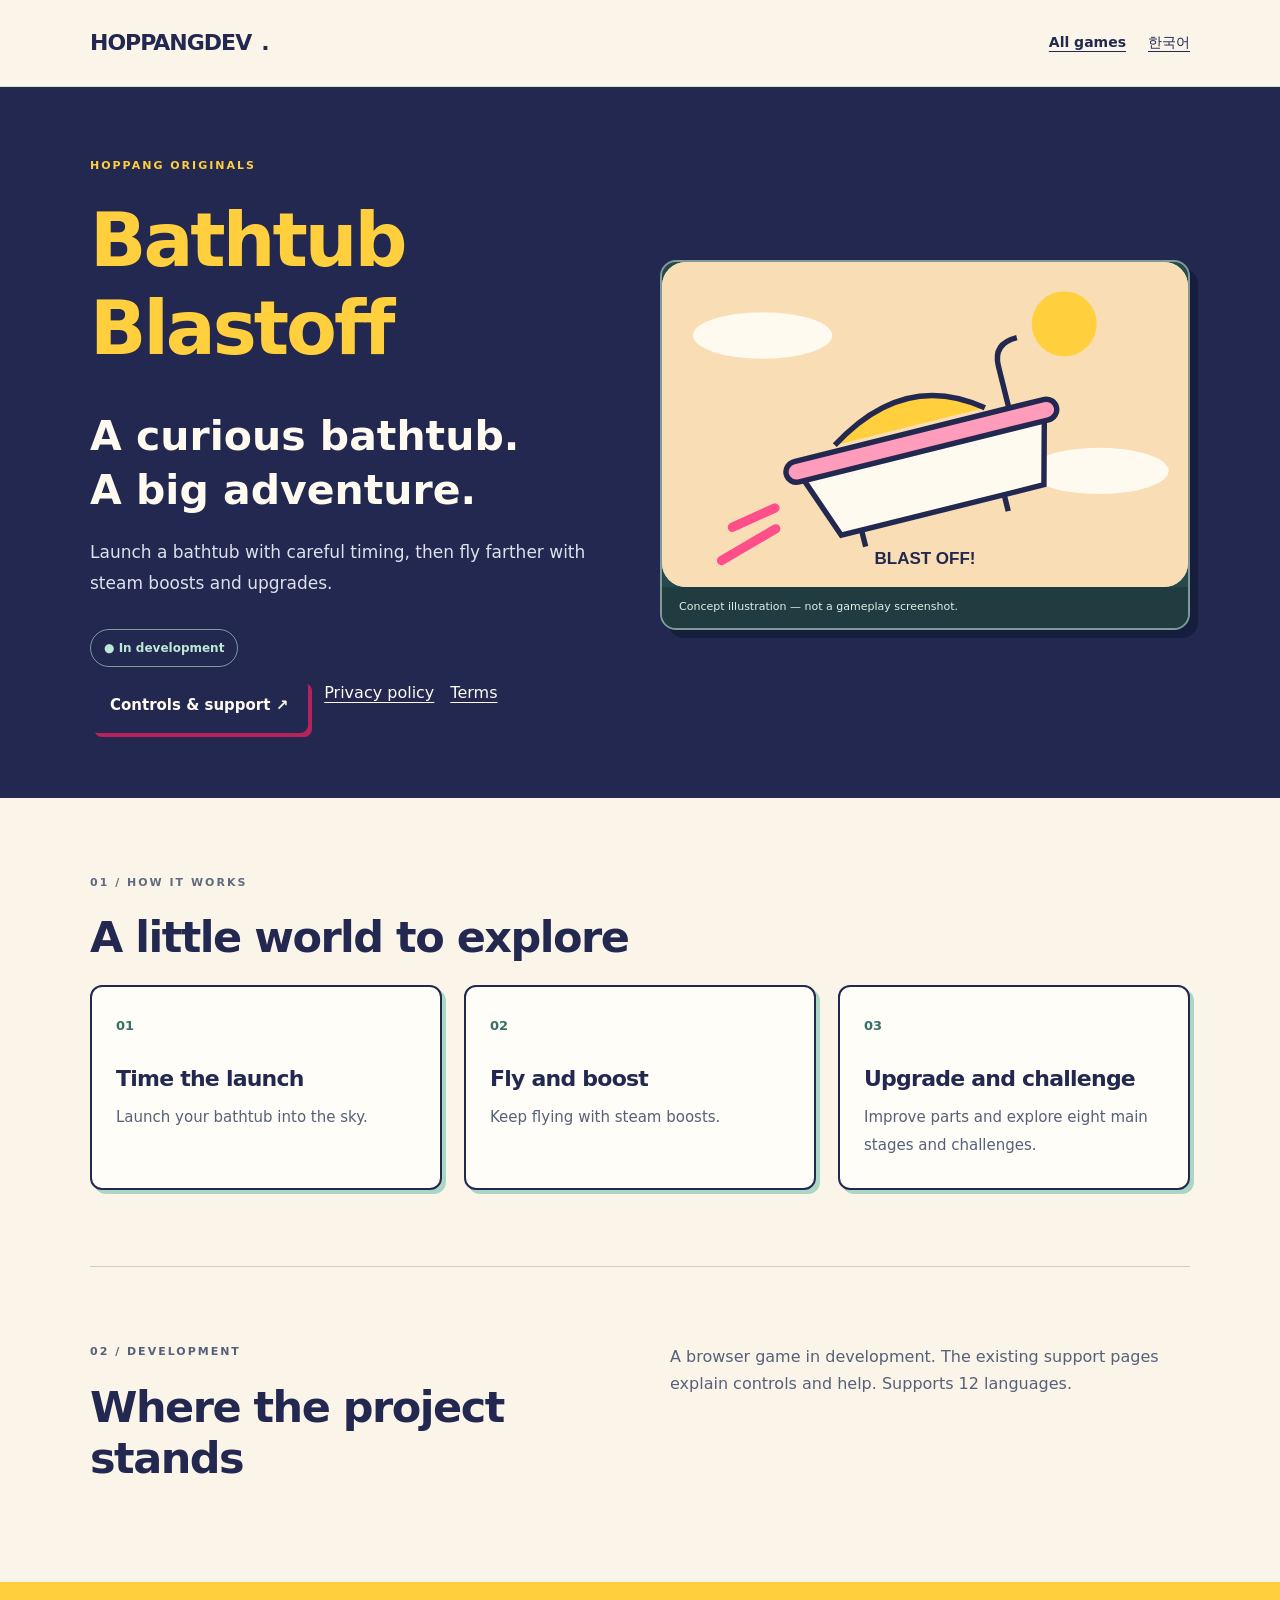
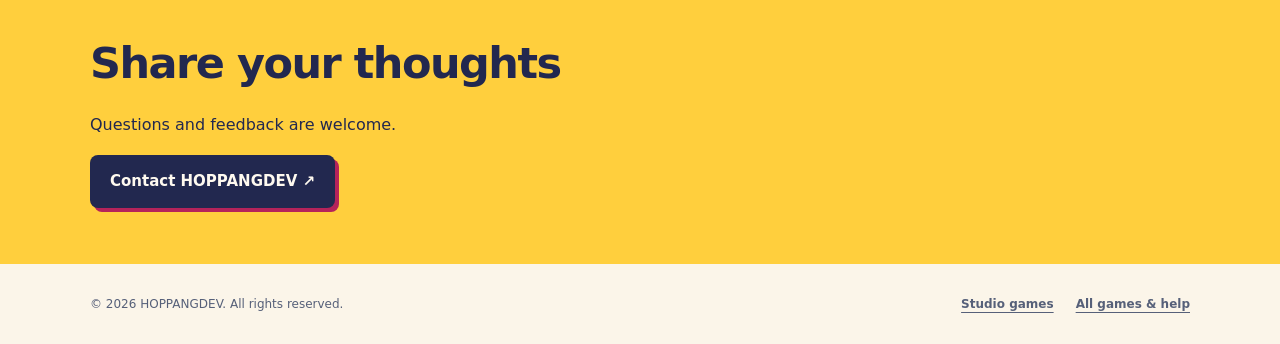
==== bathtub-blastoff.html @ 96b980cb "Add shared bilingual game introductions" ====
<!doctype html><html lang="en"><head><meta charset="utf-8"><meta name="viewport" content="width=device-width,initial-scale=1"><title>Bathtub Blastoff — HOPPANGDEV</title><meta name="description" content="Launch a bathtub with careful timing, then fly farther with steam boosts and upgrades."><link rel="canonical" href="https://hoppangdev.github.io/bathtub-blastoff.html"><link rel="alternate" hreflang="ko" href="https://hoppangdev.github.io/bathtub-blastoff.ko.html"><link rel="icon" href="favicon.svg" type="image/svg+xml"><link rel="stylesheet" href="game-info.css"></head><body><a class="skip" href="#main">Skip to content</a><header class="top"><div class="wrap top-inner"><a class="brand" href="https://hoppangdev.shop/">HOPPANGDEV<span>.</span></a><nav aria-label="Main navigation"><a href="index.html">All games</a><a href="bathtub-blastoff.ko.html" lang="ko">한국어</a></nav></div></header><main id="main"><section class="hero"><div class="wrap hero-grid"><div class="hero-copy"><p class="eyebrow">HOPPANG ORIGINALS</p><h1>Bathtub Blastoff</h1><p class="hook">A curious bathtub.<br>A big adventure.</p><p class="lead">Launch a bathtub with careful timing, then fly farther with steam boosts and upgrades.</p><p class="badge">● In development</p><div class="game-links"><a class="button" href="support.html">Controls & support ↗</a><a href="privacy.html">Privacy policy</a><a href="terms.html">Terms</a></div></div><figure><svg class="game-art" viewBox="0 0 680 420" aria-hidden="true"><rect width="680" height="420" fill="#f9ddb5"/><circle cx="520" cy="80" r="42" fill="#ffcf3d"/><g fill="#fffaf0"><ellipse cx="130" cy="95" rx="90" ry="30"/><ellipse cx="565" cy="270" rx="90" ry="30"/></g><g transform="rotate(-14 340 250)" stroke="#22284f" stroke-width="7"><path d="M177 234h326l-23 90H210Z" fill="#fffaf0"/><rect x="160" y="217" width="360" height="27" rx="14" fill="#ff9cbc"/><path d="M237 324v22m190-22v22"/><path d="M460 216v-55q0-30 32-30" fill="none"/><path d="M230 209q110-72 200 0" fill="#ffcf3d"/></g><path d="m146 318-55 25m56 2-70 41" stroke="#ff4f8b" stroke-width="12" stroke-linecap="round"/><text x="340" y="390" text-anchor="middle" fill="#22284f" font-family="sans-serif" font-weight="bold" font-size="22">BLAST OFF!</text></svg><figcaption>Concept illustration — not a gameplay screenshot.</figcaption></figure></div></section><section class="wrap section"><p class="eyebrow">01 / HOW IT WORKS</p><h2>A little world to explore</h2><div class="steps"><article><span class="step-number">01</span><h3>Time the launch</h3><p>Launch your bathtub into the sky.</p></article><article><span class="step-number">02</span><h3>Fly and boost</h3><p>Keep flying with steam boosts.</p></article><article><span class="step-number">03</span><h3>Upgrade and challenge</h3><p>Improve parts and explore eight main stages and challenges.</p></article></div></section><section class="wrap status section"><div><p class="eyebrow">02 / DEVELOPMENT</p><h2>Where the project stands</h2></div><div><p>A browser game in development. The existing support pages explain controls and help. Supports 12 languages.</p></div></section><section class="contact"><div class="wrap"><h2>Share your thoughts</h2><p>Questions and feedback are welcome.</p><a class="button" href="mailto:contact@hoppangdev.shop">Contact HOPPANGDEV ↗</a></div></section></main><footer class="wrap footer"><p>© 2026 HOPPANGDEV. All rights reserved.</p><nav><a href="https://hoppangdev.shop/#games">Studio games</a><a href="index.html">All games & help</a></nav></footer></body></html>
---- game-info.css ----
:root{font-family:system-ui,-apple-system,'Segoe UI','Malgun Gothic',sans-serif;color:#22284f;background:#fbf5e9;font-synthesis:none;line-height:1.7;scroll-behavior:smooth}*{box-sizing:border-box}body{margin:0}a{color:inherit;text-underline-offset:4px}img,svg{display:block;max-width:100%}p{margin:0 0 1em}h1,h2,h3{line-height:1.2;letter-spacing:-.035em;margin:0 0 .5em}h2{font-size:clamp(28px,3.8vw,43px)}h3{font-size:22px}:lang(ko){word-break:keep-all;overflow-wrap:anywhere}:focus-visible{outline:3px solid #ad2356;outline-offset:5px;border-radius:4px}.wrap{width:min(1100px,calc(100% - 48px));margin-inline:auto}.skip{position:absolute;top:-100px;left:16px;z-index:10;background:#ffcf3d;padding:10px 16px}.skip:focus{top:8px}.top{border-bottom:1px solid #e4dccb}.top-inner{min-height:86px;display:flex;justify-content:space-between;align-items:center;gap:20px}.brand{display:flex;align-items:center;gap:10px;text-decoration:none;font-weight:900;font-size:22px;letter-spacing:-1px}.pink{color:#b5235a}.top nav,.footer nav{display:flex;gap:22px;align-items:center;font-size:14px;font-weight:700}.top nav a{padding-block:10px}.hero{background:#22284f;color:#fffaf0;padding:70px 0 65px}.hero :focus-visible{outline-color:#ffcf3d}.hero-grid{display:grid;grid-template-columns:1fr 1fr;gap:40px;align-items:center}.eyebrow{font-weight:800;font-size:11px;letter-spacing:2px;text-transform:uppercase;color:#616b80;margin-bottom:20px}.hero .eyebrow{color:#ffcf3d}.hero h1{font-size:clamp(44px,5.8vw,74px);color:#ffcf3d;letter-spacing:-3px}.hook{font-size:clamp(27px,3.4vw,41px);font-weight:800;line-height:1.3;margin:20px 0}.lead{color:#dce2ec;font-size:17px;line-height:1.85}.badge{display:inline-block;color:#bce8d7;font-size:12px;font-weight:750;border:1px solid #7c9d9c;border-radius:30px;padding:8px 13px;margin:12px 0}.note{font-size:13px;color:#d3d9e4;line-height:1.85;max-width:420px}.hero figure{margin:0;border:2px solid #809a96;border-radius:16px;overflow:hidden;background:#25494d;box-shadow:8px 8px 0 #171d3c}.who-art{width:100%;height:auto}.hero figcaption{padding:11px 17px;background:#203c40;color:#e1ede5;font-size:11px}.section{padding-block:76px}.intro{font-size:17px;color:#586078;max-width:710px;margin-bottom:32px}.steps{display:grid;grid-template-columns:repeat(3,1fr);gap:22px}.steps article{padding:28px 24px;background:#fffdf7;border:2px solid #22284f;border-radius:12px;box-shadow:4px 4px 0 #acd6c4}.step-number{display:block;font-size:13px;font-weight:800;color:#367267;margin-bottom:28px}.steps article p{color:#566079;font-size:15px;margin:0;line-height:1.9}.status{border-top:1px solid #d6cbb8;display:grid;grid-template-columns:1fr 1fr;gap:60px}.status p{font-size:16px;color:#566079}.status .eyebrow{font-size:11px}.status .updated{font-size:12px;font-weight:700;margin-top:24px}.contact{background:#ffcf3d;padding:56px 0}.contact p{font-size:16px}.button{display:inline-flex;gap:25px;align-items:center;padding:14px 20px;border-radius:8px;background:#22284f;color:#fffaf0;text-decoration:none;font-size:15px;font-weight:800;box-shadow:4px 4px 0 #b5235a}.button:hover{background:#36426c}.footer{padding-block:30px;display:flex;justify-content:space-between;gap:20px;font-size:12px;color:#566079}.footer p{margin:0}.footer nav{font-size:12px;flex-wrap:wrap}@media(max-width:800px){.hero-grid{grid-template-columns:1fr;gap:24px}.hero-copy{max-width:650px}.hero figure{width:min(610px,100%);margin-inline:auto}.hero{padding:48px 0}.steps{grid-template-columns:1fr}.steps article{padding:24px}.step-number{margin-bottom:12px}.status{grid-template-columns:1fr;gap:15px}.section{padding-block:50px}.footer{flex-direction:column}}@media(max-width:480px){.wrap{width:calc(100% - 32px)}.top-inner{min-height:78px;flex-wrap:wrap;gap:0;padding-block:12px}.brand{font-size:20px}.brand img{width:34px;height:34px}.top nav{gap:16px;font-size:12px}.hero h1{font-size:48px}.hero .lead{font-size:15px}.hero figcaption{font-size:10px}.status h2{font-size:30px}}@media(prefers-reduced-motion:reduce){:root{scroll-behavior:auto}}

.game-art{width:100%;border-radius:24px;background:#d8edcf}.game-links{display:flex;gap:16px;flex-wrap:wrap}.project-list{display:grid;grid-template-columns:repeat(3,minmax(0,1fr));gap:20px;margin:32px auto;max-width:1080px;padding:20px}.project-card{background:#fffaf0;border:2px solid #22284f;border-radius:20px;padding:24px;color:#22284f}.project-card h2{font-size:28px}.project-card a{color:#22284f;font-weight:bold}.project-card p{line-height:1.7}@media(max-width:760px){.project-list{grid-template-columns:1fr}}
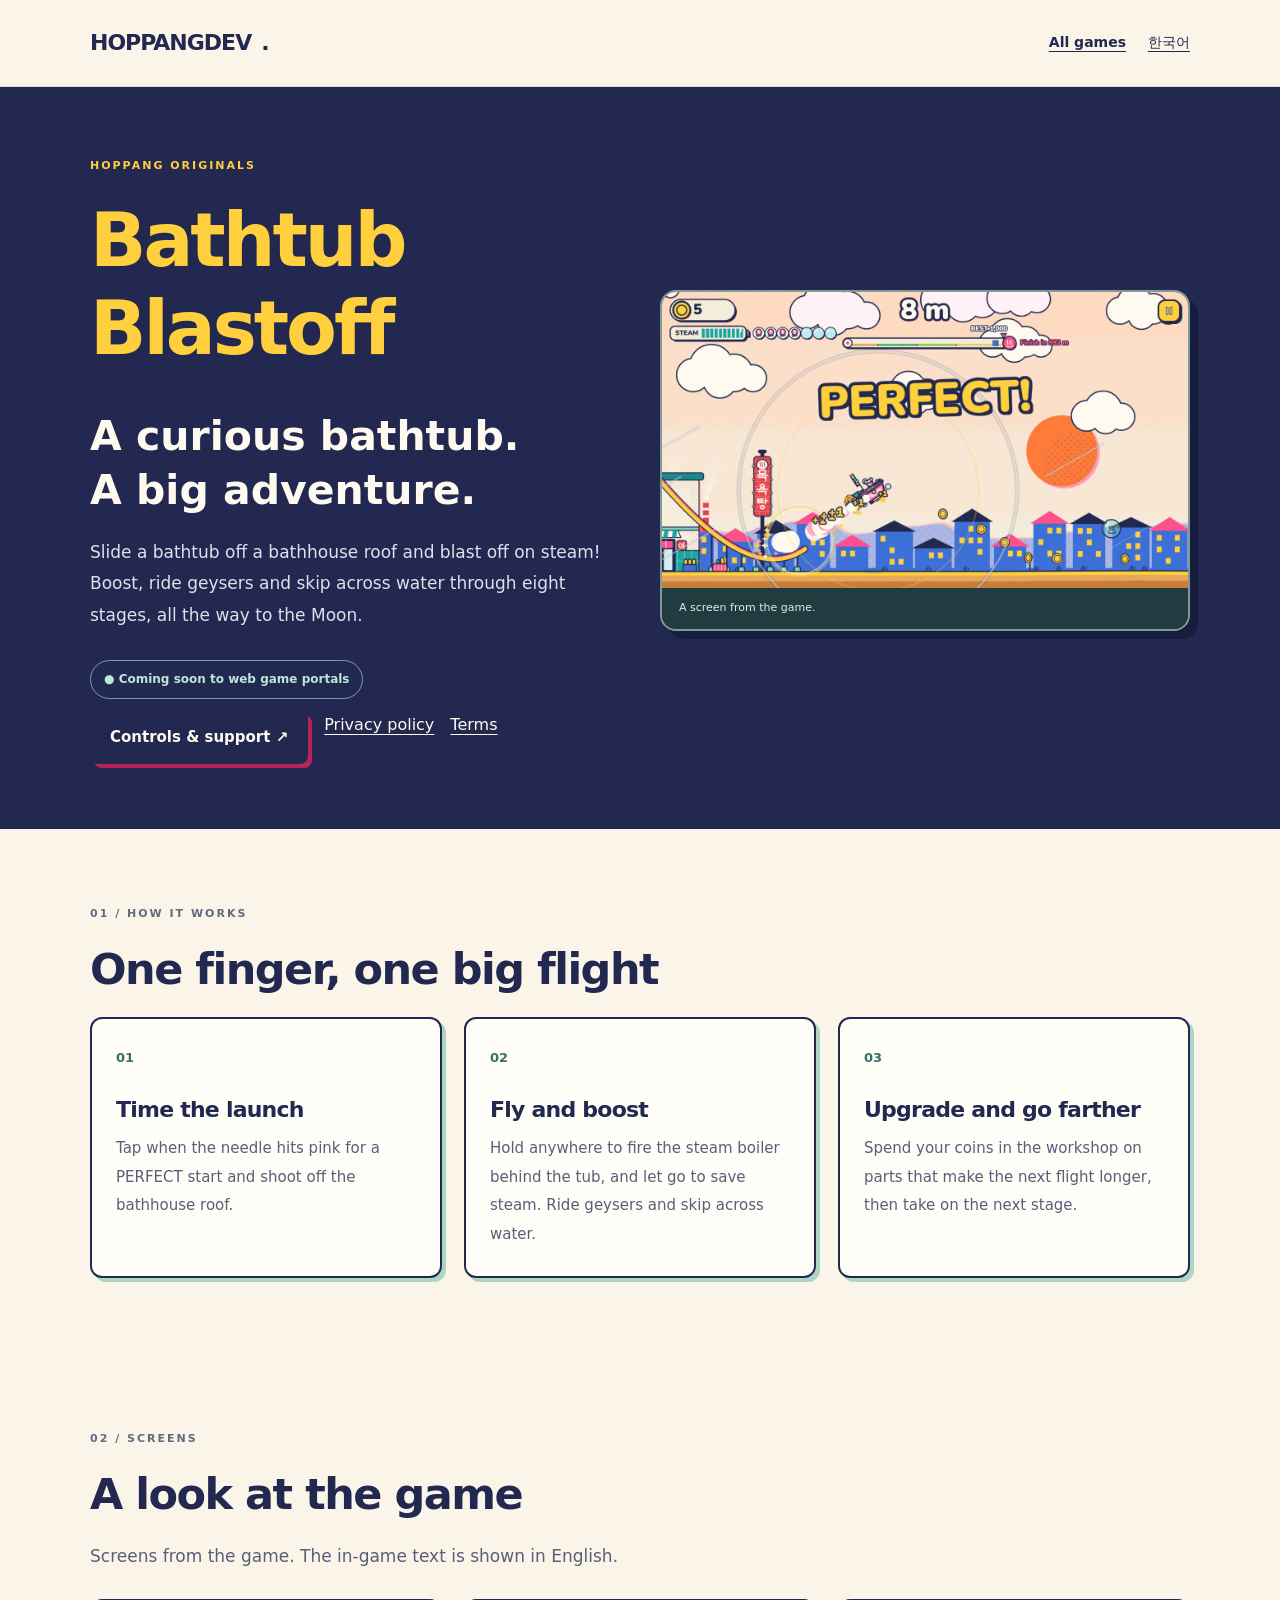
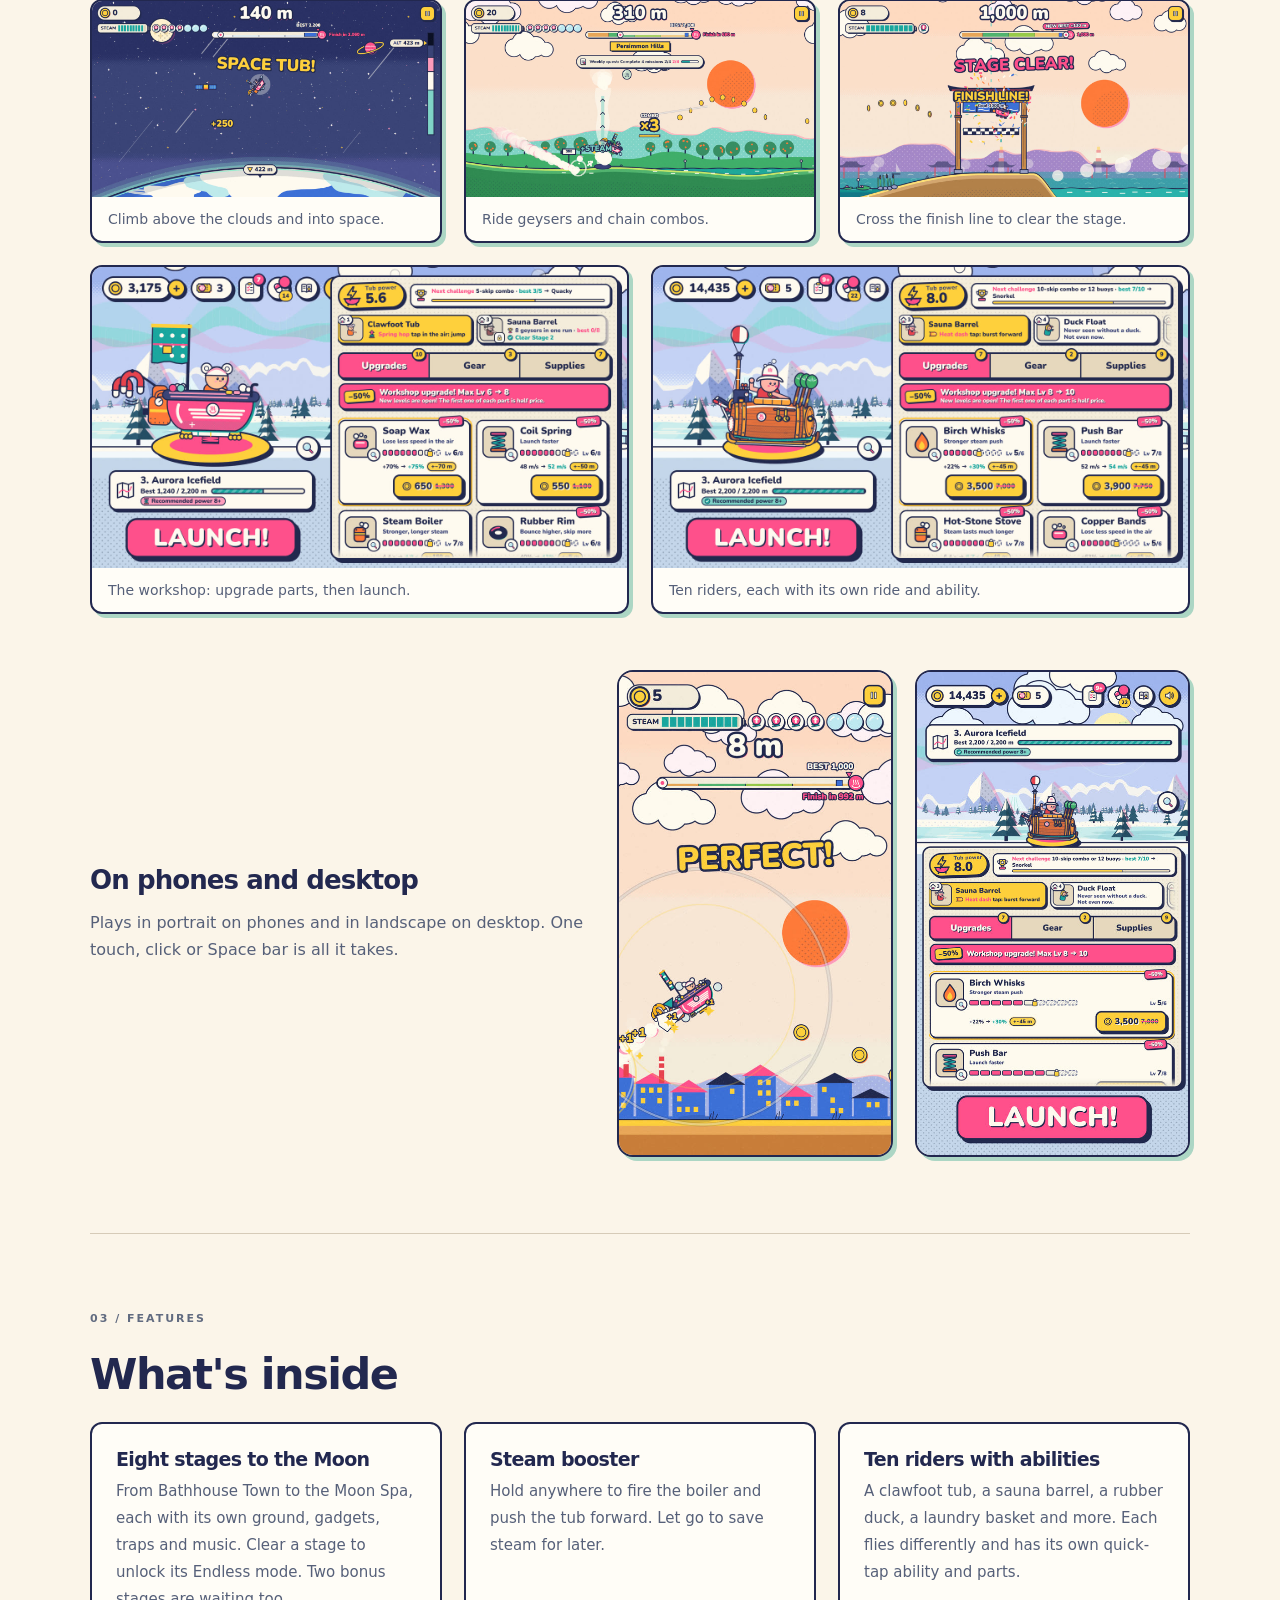
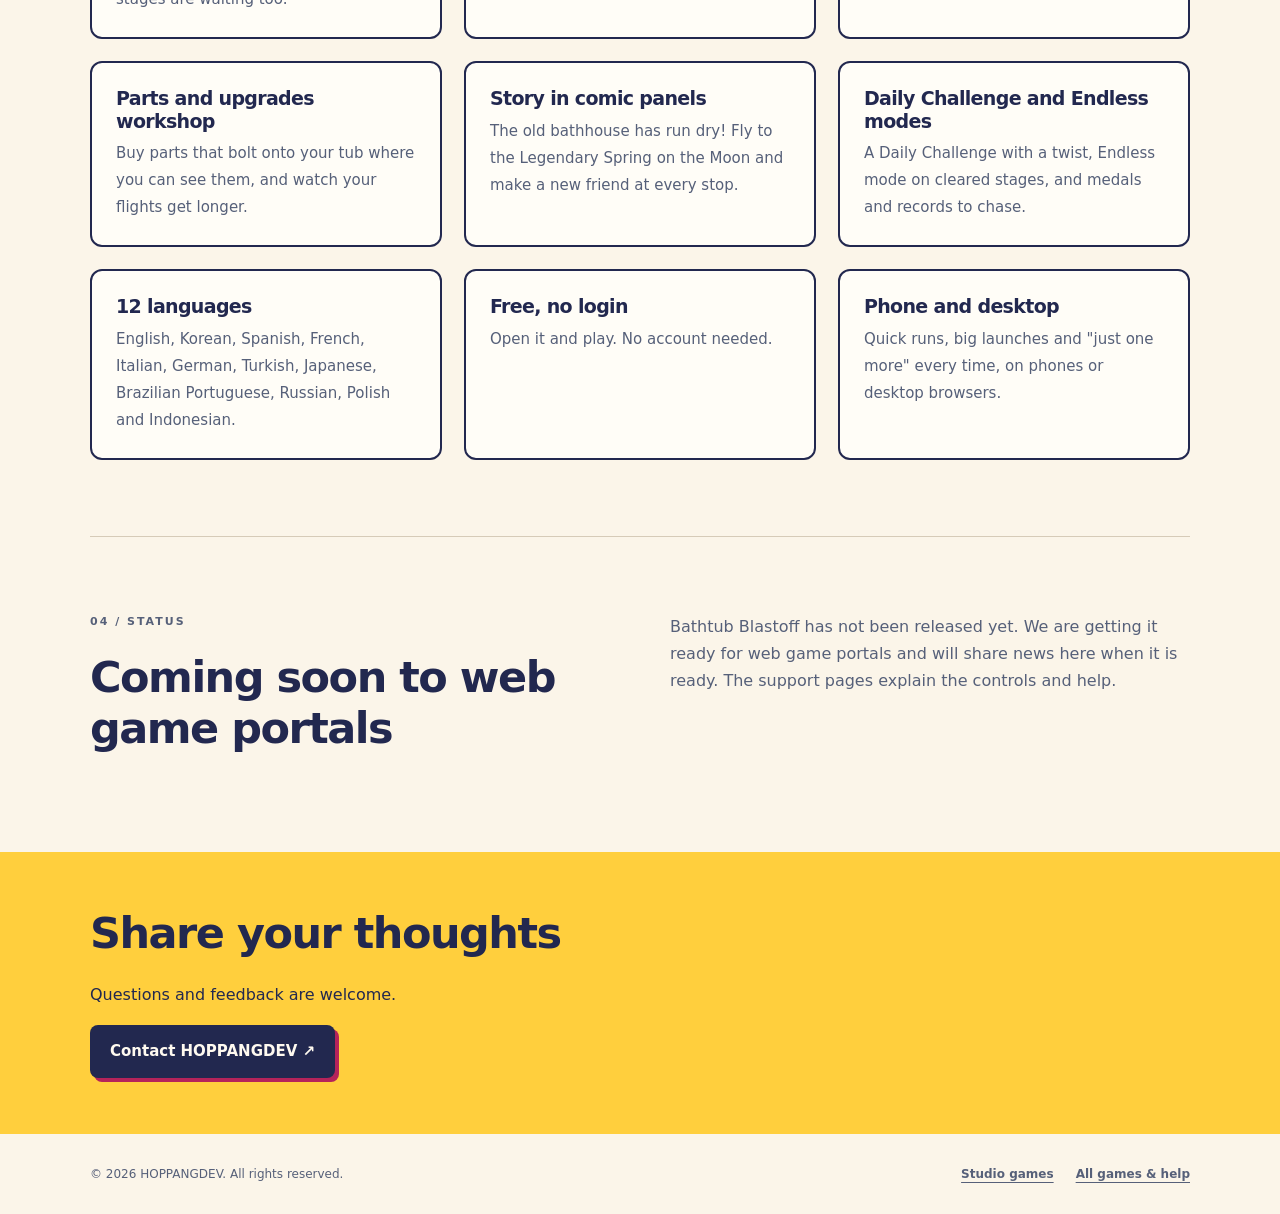
==== commit 0871fba0: "Bathtub Blastoff pages: real in-game screens (Korean screens on the Korean page), features, coming s" ====
--- a/bathtub-blastoff.html
+++ b/bathtub-blastoff.html
@@ -1 +1,73 @@
-<!doctype html><html lang="en"><head><meta charset="utf-8"><meta name="viewport" content="width=device-width,initial-scale=1"><title>Bathtub Blastoff — HOPPANGDEV</title><meta name="description" content="Launch a bathtub with careful timing, then fly farther with steam boosts and upgrades."><link rel="canonical" href="https://hoppangdev.github.io/bathtub-blastoff.html"><link rel="alternate" hreflang="ko" href="https://hoppangdev.github.io/bathtub-blastoff.ko.html"><link rel="icon" href="favicon.svg" type="image/svg+xml"><link rel="stylesheet" href="game-info.css"></head><body><a class="skip" href="#main">Skip to content</a><header class="top"><div class="wrap top-inner"><a class="brand" href="https://hoppangdev.shop/">HOPPANGDEV<span>.</span></a><nav aria-label="Main navigation"><a href="index.html">All games</a><a href="bathtub-blastoff.ko.html" lang="ko">한국어</a></nav></div></header><main id="main"><section class="hero"><div class="wrap hero-grid"><div class="hero-copy"><p class="eyebrow">HOPPANG ORIGINALS</p><h1>Bathtub Blastoff</h1><p class="hook">A curious bathtub.<br>A big adventure.</p><p class="lead">Launch a bathtub with careful timing, then fly farther with steam boosts and upgrades.</p><p class="badge">● In development</p><div class="game-links"><a class="button" href="support.html">Controls & support ↗</a><a href="privacy.html">Privacy policy</a><a href="terms.html">Terms</a></div></div><figure><svg class="game-art" viewBox="0 0 680 420" aria-hidden="true"><rect width="680" height="420" fill="#f9ddb5"/><circle cx="520" cy="80" r="42" fill="#ffcf3d"/><g fill="#fffaf0"><ellipse cx="130" cy="95" rx="90" ry="30"/><ellipse cx="565" cy="270" rx="90" ry="30"/></g><g transform="rotate(-14 340 250)" stroke="#22284f" stroke-width="7"><path d="M177 234h326l-23 90H210Z" fill="#fffaf0"/><rect x="160" y="217" width="360" height="27" rx="14" fill="#ff9cbc"/><path d="M237 324v22m190-22v22"/><path d="M460 216v-55q0-30 32-30" fill="none"/><path d="M230 209q110-72 200 0" fill="#ffcf3d"/></g><path d="m146 318-55 25m56 2-70 41" stroke="#ff4f8b" stroke-width="12" stroke-linecap="round"/><text x="340" y="390" text-anchor="middle" fill="#22284f" font-family="sans-serif" font-weight="bold" font-size="22">BLAST OFF!</text></svg><figcaption>Concept illustration — not a gameplay screenshot.</figcaption></figure></div></section><section class="wrap section"><p class="eyebrow">01 / HOW IT WORKS</p><h2>A little world to explore</h2><div class="steps"><article><span class="step-number">01</span><h3>Time the launch</h3><p>Launch your bathtub into the sky.</p></article><article><span class="step-number">02</span><h3>Fly and boost</h3><p>Keep flying with steam boosts.</p></article><article><span class="step-number">03</span><h3>Upgrade and challenge</h3><p>Improve parts and explore eight main stages and challenges.</p></article></div></section><section class="wrap status section"><div><p class="eyebrow">02 / DEVELOPMENT</p><h2>Where the project stands</h2></div><div><p>A browser game in development. The existing support pages explain controls and help. Supports 12 languages.</p></div></section><section class="contact"><div class="wrap"><h2>Share your thoughts</h2><p>Questions and feedback are welcome.</p><a class="button" href="mailto:contact@hoppangdev.shop">Contact HOPPANGDEV ↗</a></div></section></main><footer class="wrap footer"><p>© 2026 HOPPANGDEV. All rights reserved.</p><nav><a href="https://hoppangdev.shop/#games">Studio games</a><a href="index.html">All games & help</a></nav></footer></body></html>+<!doctype html>
+<html lang="en">
+<head>
+<meta charset="utf-8">
+<meta name="viewport" content="width=device-width,initial-scale=1">
+<title>Bathtub Blastoff — HOPPANGDEV</title>
+<meta name="description" content="Launch a bathtub off a bathhouse roof, boost it with steam and fly through eight stages all the way to the Moon. Coming soon to web game portals.">
+<link rel="canonical" href="https://hoppangdev.github.io/bathtub-blastoff.html">
+<link rel="alternate" hreflang="ko" href="https://hoppangdev.github.io/bathtub-blastoff.ko.html">
+<link rel="icon" href="favicon.svg" type="image/svg+xml">
+<link rel="stylesheet" href="game-info.css">
+</head>
+<body>
+<a class="skip" href="#main">Skip to content</a>
+<header class="top"><div class="wrap top-inner"><a class="brand" href="https://hoppangdev.shop/">HOPPANGDEV<span>.</span></a><nav aria-label="Main navigation"><a href="index.html">All games</a><a href="bathtub-blastoff.ko.html" lang="ko">한국어</a></nav></div></header>
+<main id="main">
+<section class="hero"><div class="wrap hero-grid">
+<div class="hero-copy">
+<p class="eyebrow">HOPPANG ORIGINALS</p>
+<h1>Bathtub Blastoff</h1>
+<p class="hook">A curious bathtub.<br>A big adventure.</p>
+<p class="lead">Slide a bathtub off a bathhouse roof and blast off on steam! Boost, ride geysers and skip across water through eight stages, all the way to the Moon.</p>
+<p class="badge">● Coming soon to web game portals</p>
+<div class="game-links"><a class="button" href="support.html">Controls &amp; support ↗</a><a href="privacy.html">Privacy policy</a><a href="terms.html">Terms</a></div>
+</div>
+<figure>
+<img class="shot" src="img/bathtub/launch.jpg" width="1280" height="720" alt="A pink bathtub with a rider leaps off a bathhouse roof ramp into a peach-colored sky above a blue town, with a PERFECT! launch message, a steam gauge and a progress bar.">
+<figcaption>A screen from the game.</figcaption>
+</figure>
+</div></section>
+
+<section class="wrap section"><p class="eyebrow">01 / HOW IT WORKS</p><h2>One finger, one big flight</h2>
+<div class="steps">
+<article><span class="step-number">01</span><h3>Time the launch</h3><p>Tap when the needle hits pink for a PERFECT start and shoot off the bathhouse roof.</p></article>
+<article><span class="step-number">02</span><h3>Fly and boost</h3><p>Hold anywhere to fire the steam boiler behind the tub, and let go to save steam. Ride geysers and skip across water.</p></article>
+<article><span class="step-number">03</span><h3>Upgrade and go farther</h3><p>Spend your coins in the workshop on parts that make the next flight longer, then take on the next stage.</p></article>
+</div></section>
+
+<section class="wrap section shots" aria-labelledby="screens-title"><p class="eyebrow">02 / SCREENS</p><h2 id="screens-title">A look at the game</h2>
+<p class="intro">Screens from the game. The in-game text is shown in English.</p>
+<div class="gallery">
+<figure><img class="shot" src="img/bathtub/high-flight.jpg" width="1280" height="720" loading="lazy" decoding="async" alt="The tub flies above the clouds in a starry sky, with a satellite, a ringed planet and the curve of the Earth below, and a SPACE TUB! message."><figcaption>Climb above the clouds and into space.</figcaption></figure>
+<figure><img class="shot" src="img/bathtub/geyser-combo.jpg" width="1280" height="720" loading="lazy" decoding="async" alt="The tub is lifted by a steam geyser over green hills with orange trees, a coin arc and a combo counter showing x3."><figcaption>Ride geysers and chain combos.</figcaption></figure>
+<figure><img class="shot" src="img/bathtub/stage-clear.jpg" width="1280" height="720" loading="lazy" decoding="async" alt="The tub crosses a wooden finish gate by the sea, with confetti and a STAGE CLEAR! message."><figcaption>Cross the finish line to clear the stage.</figcaption></figure>
+<figure><img class="shot" src="img/bathtub/workshop.jpg" width="1280" height="720" loading="lazy" decoding="async" alt="The workshop screen: the pink tub with attached parts on the left and a list of upgrade cards with prices on the right, above a large LAUNCH! button."><figcaption>The workshop: upgrade parts, then launch.</figcaption></figure>
+<figure><img class="shot" src="img/bathtub/riders.jpg" width="1280" height="720" loading="lazy" decoding="async" alt="The rider select screen showing a wooden sauna barrel rider and its upgrade parts, with other riders listed above the upgrade cards."><figcaption>Ten riders, each with its own ride and ability.</figcaption></figure>
+</div>
+<div class="phones">
+<div><h3>On phones and desktop</h3><p>Plays in portrait on phones and in landscape on desktop. One touch, click or Space bar is all it takes.</p></div>
+<figure><img class="shot" src="img/bathtub/phone-launch.jpg" width="540" height="960" loading="lazy" decoding="async" alt="The launch on a phone in portrait: the tub rises from the bathhouse town below a PERFECT! message."></figure>
+<figure><img class="shot" src="img/bathtub/phone-riders.jpg" width="540" height="960" loading="lazy" decoding="async" alt="The workshop on a phone in portrait, with the sauna barrel rider above a list of upgrade cards and a LAUNCH! button."></figure>
+</div></section>
+
+<section class="wrap section features-section" aria-labelledby="features-title"><p class="eyebrow">03 / FEATURES</p><h2 id="features-title">What's inside</h2>
+<ul class="features">
+<li><h3>Eight stages to the Moon</h3><p>From Bathhouse Town to the Moon Spa, each with its own ground, gadgets, traps and music. Clear a stage to unlock its Endless mode. Two bonus stages are waiting too.</p></li>
+<li><h3>Steam booster</h3><p>Hold anywhere to fire the boiler and push the tub forward. Let go to save steam for later.</p></li>
+<li><h3>Ten riders with abilities</h3><p>A clawfoot tub, a sauna barrel, a rubber duck, a laundry basket and more. Each flies differently and has its own quick-tap ability and parts.</p></li>
+<li><h3>Parts and upgrades workshop</h3><p>Buy parts that bolt onto your tub where you can see them, and watch your flights get longer.</p></li>
+<li><h3>Story in comic panels</h3><p>The old bathhouse has run dry! Fly to the Legendary Spring on the Moon and make a new friend at every stop.</p></li>
+<li><h3>Daily Challenge and Endless modes</h3><p>A Daily Challenge with a twist, Endless mode on cleared stages, and medals and records to chase.</p></li>
+<li><h3>12 languages</h3><p>English, Korean, Spanish, French, Italian, German, Turkish, Japanese, Brazilian Portuguese, Russian, Polish and Indonesian.</p></li>
+<li><h3>Free, no login</h3><p>Open it and play. No account needed.</p></li>
+<li><h3>Phone and desktop</h3><p>Quick runs, big launches and "just one more" every time, on phones or desktop browsers.</p></li>
+</ul></section>
+
+<section class="wrap status section"><div><p class="eyebrow">04 / STATUS</p><h2>Coming soon to web game portals</h2></div><div><p>Bathtub Blastoff has not been released yet. We are getting it ready for web game portals and will share news here when it is ready. The support pages explain the controls and help.</p></div></section>
+
+<section class="contact"><div class="wrap"><h2>Share your thoughts</h2><p>Questions and feedback are welcome.</p><a class="button" href="mailto:contact@hoppangdev.shop">Contact HOPPANGDEV ↗</a></div></section>
+</main>
+<footer class="wrap footer"><p>© 2026 HOPPANGDEV. All rights reserved.</p><nav><a href="https://hoppangdev.shop/#games">Studio games</a><a href="index.html">All games &amp; help</a></nav></footer>
+</body>
+</html>
--- a/game-info.css
+++ b/game-info.css
@@ -1,3 +1,4 @@
 :root{font-family:system-ui,-apple-system,'Segoe UI','Malgun Gothic',sans-serif;color:#22284f;background:#fbf5e9;font-synthesis:none;line-height:1.7;scroll-behavior:smooth}*{box-sizing:border-box}body{margin:0}a{color:inherit;text-underline-offset:4px}img,svg{display:block;max-width:100%}p{margin:0 0 1em}h1,h2,h3{line-height:1.2;letter-spacing:-.035em;margin:0 0 .5em}h2{font-size:clamp(28px,3.8vw,43px)}h3{font-size:22px}:lang(ko){word-break:keep-all;overflow-wrap:anywhere}:focus-visible{outline:3px solid #ad2356;outline-offset:5px;border-radius:4px}.wrap{width:min(1100px,calc(100% - 48px));margin-inline:auto}.skip{position:absolute;top:-100px;left:16px;z-index:10;background:#ffcf3d;padding:10px 16px}.skip:focus{top:8px}.top{border-bottom:1px solid #e4dccb}.top-inner{min-height:86px;display:flex;justify-content:space-between;align-items:center;gap:20px}.brand{display:flex;align-items:center;gap:10px;text-decoration:none;font-weight:900;font-size:22px;letter-spacing:-1px}.pink{color:#b5235a}.top nav,.footer nav{display:flex;gap:22px;align-items:center;font-size:14px;font-weight:700}.top nav a{padding-block:10px}.hero{background:#22284f;color:#fffaf0;padding:70px 0 65px}.hero :focus-visible{outline-color:#ffcf3d}.hero-grid{display:grid;grid-template-columns:1fr 1fr;gap:40px;align-items:center}.eyebrow{font-weight:800;font-size:11px;letter-spacing:2px;text-transform:uppercase;color:#616b80;margin-bottom:20px}.hero .eyebrow{color:#ffcf3d}.hero h1{font-size:clamp(44px,5.8vw,74px);color:#ffcf3d;letter-spacing:-3px}.hook{font-size:clamp(27px,3.4vw,41px);font-weight:800;line-height:1.3;margin:20px 0}.lead{color:#dce2ec;font-size:17px;line-height:1.85}.badge{display:inline-block;color:#bce8d7;font-size:12px;font-weight:750;border:1px solid #7c9d9c;border-radius:30px;padding:8px 13px;margin:12px 0}.note{font-size:13px;color:#d3d9e4;line-height:1.85;max-width:420px}.hero figure{margin:0;border:2px solid #809a96;border-radius:16px;overflow:hidden;background:#25494d;box-shadow:8px 8px 0 #171d3c}.who-art{width:100%;height:auto}.hero figcaption{padding:11px 17px;background:#203c40;color:#e1ede5;font-size:11px}.section{padding-block:76px}.intro{font-size:17px;color:#586078;max-width:710px;margin-bottom:32px}.steps{display:grid;grid-template-columns:repeat(3,1fr);gap:22px}.steps article{padding:28px 24px;background:#fffdf7;border:2px solid #22284f;border-radius:12px;box-shadow:4px 4px 0 #acd6c4}.step-number{display:block;font-size:13px;font-weight:800;color:#367267;margin-bottom:28px}.steps article p{color:#566079;font-size:15px;margin:0;line-height:1.9}.status{border-top:1px solid #d6cbb8;display:grid;grid-template-columns:1fr 1fr;gap:60px}.status p{font-size:16px;color:#566079}.status .eyebrow{font-size:11px}.status .updated{font-size:12px;font-weight:700;margin-top:24px}.contact{background:#ffcf3d;padding:56px 0}.contact p{font-size:16px}.button{display:inline-flex;gap:25px;align-items:center;padding:14px 20px;border-radius:8px;background:#22284f;color:#fffaf0;text-decoration:none;font-size:15px;font-weight:800;box-shadow:4px 4px 0 #b5235a}.button:hover{background:#36426c}.footer{padding-block:30px;display:flex;justify-content:space-between;gap:20px;font-size:12px;color:#566079}.footer p{margin:0}.footer nav{font-size:12px;flex-wrap:wrap}@media(max-width:800px){.hero-grid{grid-template-columns:1fr;gap:24px}.hero-copy{max-width:650px}.hero figure{width:min(610px,100%);margin-inline:auto}.hero{padding:48px 0}.steps{grid-template-columns:1fr}.steps article{padding:24px}.step-number{margin-bottom:12px}.status{grid-template-columns:1fr;gap:15px}.section{padding-block:50px}.footer{flex-direction:column}}@media(max-width:480px){.wrap{width:calc(100% - 32px)}.top-inner{min-height:78px;flex-wrap:wrap;gap:0;padding-block:12px}.brand{font-size:20px}.brand img{width:34px;height:34px}.top nav{gap:16px;font-size:12px}.hero h1{font-size:48px}.hero .lead{font-size:15px}.hero figcaption{font-size:10px}.status h2{font-size:30px}}@media(prefers-reduced-motion:reduce){:root{scroll-behavior:auto}}
 
-.game-art{width:100%;border-radius:24px;background:#d8edcf}.game-links{display:flex;gap:16px;flex-wrap:wrap}.project-list{display:grid;grid-template-columns:repeat(3,minmax(0,1fr));gap:20px;margin:32px auto;max-width:1080px;padding:20px}.project-card{background:#fffaf0;border:2px solid #22284f;border-radius:20px;padding:24px;color:#22284f}.project-card h2{font-size:28px}.project-card a{color:#22284f;font-weight:bold}.project-card p{line-height:1.7}@media(max-width:760px){.project-list{grid-template-columns:1fr}}+.game-art{width:100%;border-radius:24px;background:#d8edcf}.game-links{display:flex;gap:16px;flex-wrap:wrap}.project-list{display:grid;grid-template-columns:repeat(3,minmax(0,1fr));gap:20px;margin:32px auto;max-width:1080px;padding:20px}.project-card{background:#fffaf0;border:2px solid #22284f;border-radius:20px;padding:24px;color:#22284f}.project-card h2{font-size:28px}.project-card a{color:#22284f;font-weight:bold}.project-card p{line-height:1.7}@media(max-width:760px){.project-list{grid-template-columns:1fr}}
+.shot{width:100%;height:auto;display:block}.hero figure .shot{background:#fbe6d2}.shots .intro{margin-bottom:28px}.gallery{display:grid;grid-template-columns:repeat(6,1fr);gap:22px;margin:0 0 56px}.gallery figure{grid-column:span 2;margin:0;border:2px solid #22284f;border-radius:12px;overflow:hidden;background:#fffdf7;box-shadow:4px 4px 0 #acd6c4}.gallery figure:nth-child(n+4){grid-column:span 3}.gallery figcaption{padding:11px 16px;font-size:14px;line-height:1.6;color:#566079}.phones{display:grid;grid-template-columns:1.1fr minmax(0,.6fr) minmax(0,.6fr);gap:22px;align-items:center}.phones h3{font-size:26px}.phones p{color:#566079;font-size:16px;margin:0}.phones figure{margin:0;border:2px solid #22284f;border-radius:16px;overflow:hidden;background:#fffdf7;box-shadow:4px 4px 0 #acd6c4}.features-section{border-top:1px solid #d6cbb8}.features{list-style:none;margin:0;padding:0;display:grid;grid-template-columns:repeat(3,1fr);gap:22px}.features li{padding:24px;background:#fffdf7;border:2px solid #22284f;border-radius:12px}.features h3{font-size:19px;margin-bottom:.4em}.features p{margin:0;color:#566079;font-size:15px;line-height:1.8}@media(max-width:800px){.gallery{grid-template-columns:1fr;gap:18px;margin-bottom:40px}.gallery figure,.gallery figure:nth-child(n+4){grid-column:auto}.phones{grid-template-columns:1fr 1fr}.phones>div{grid-column:1/-1}.features{grid-template-columns:1fr}}
